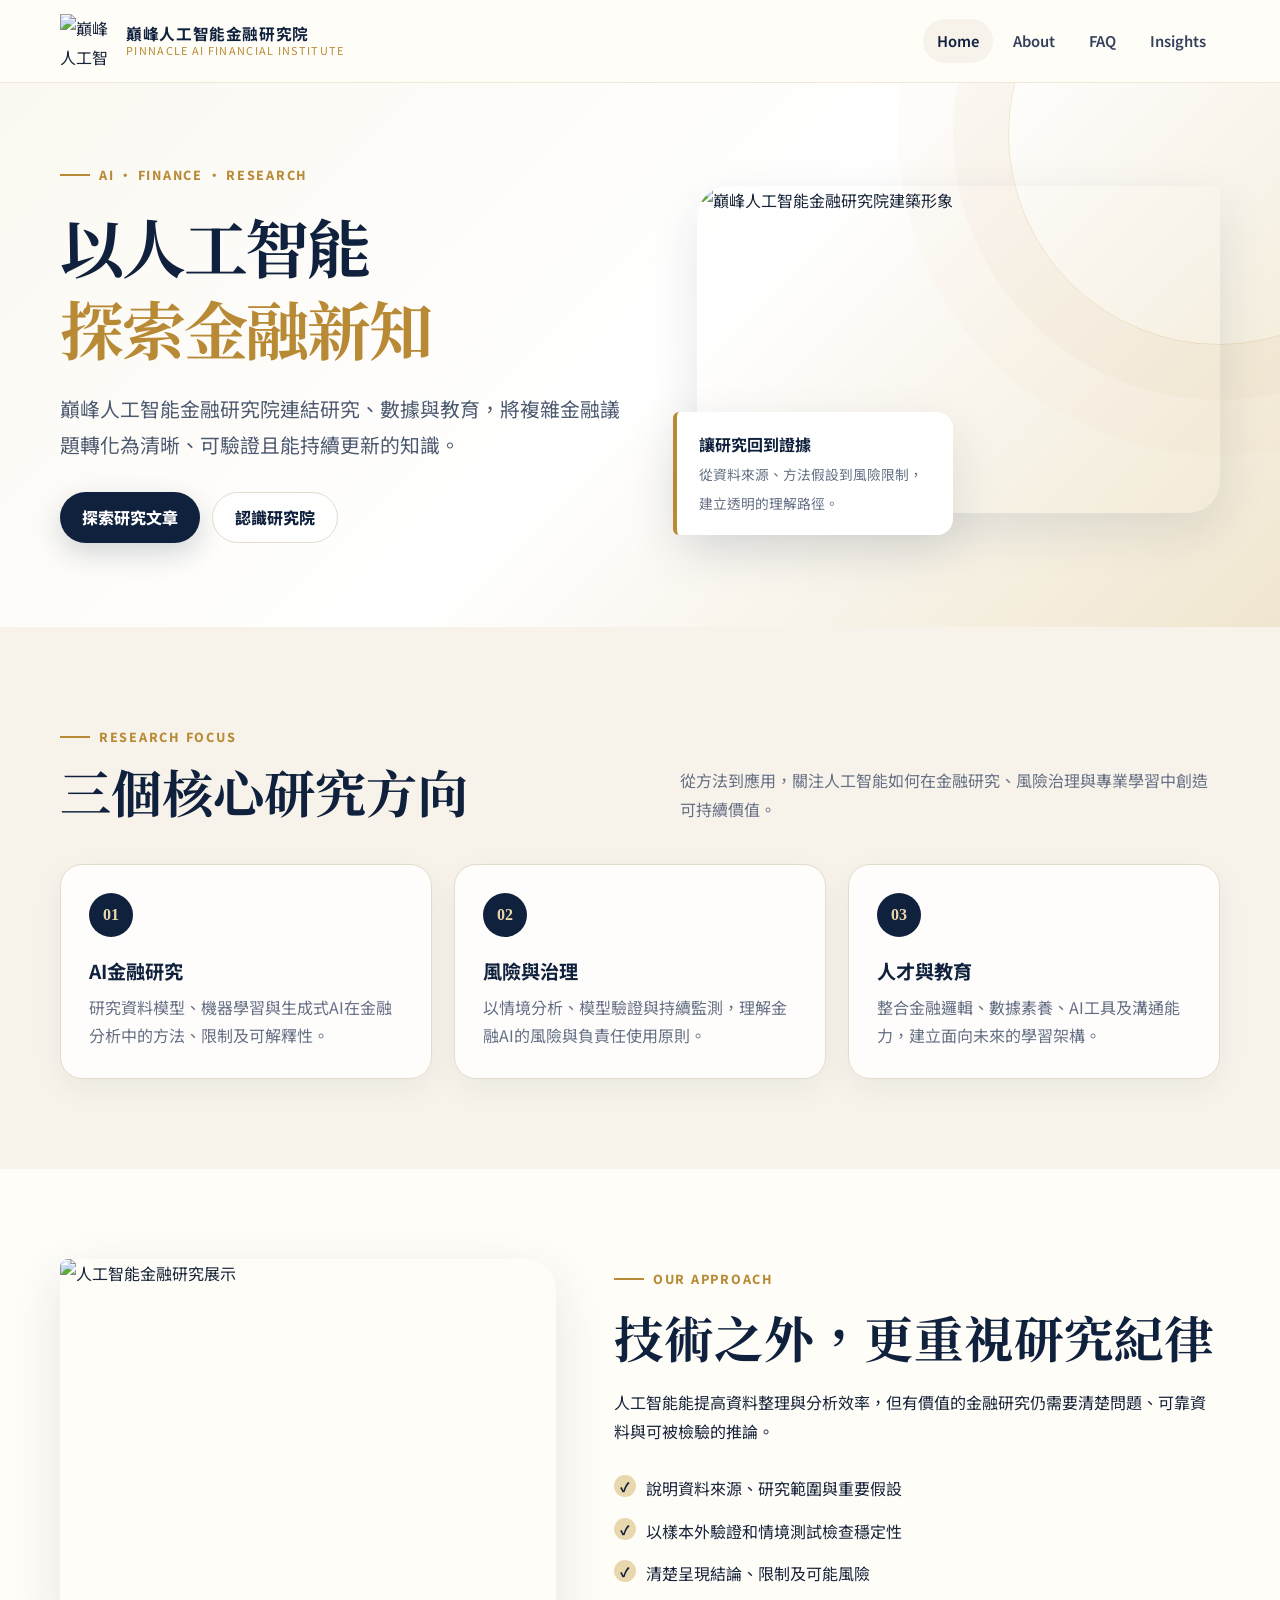
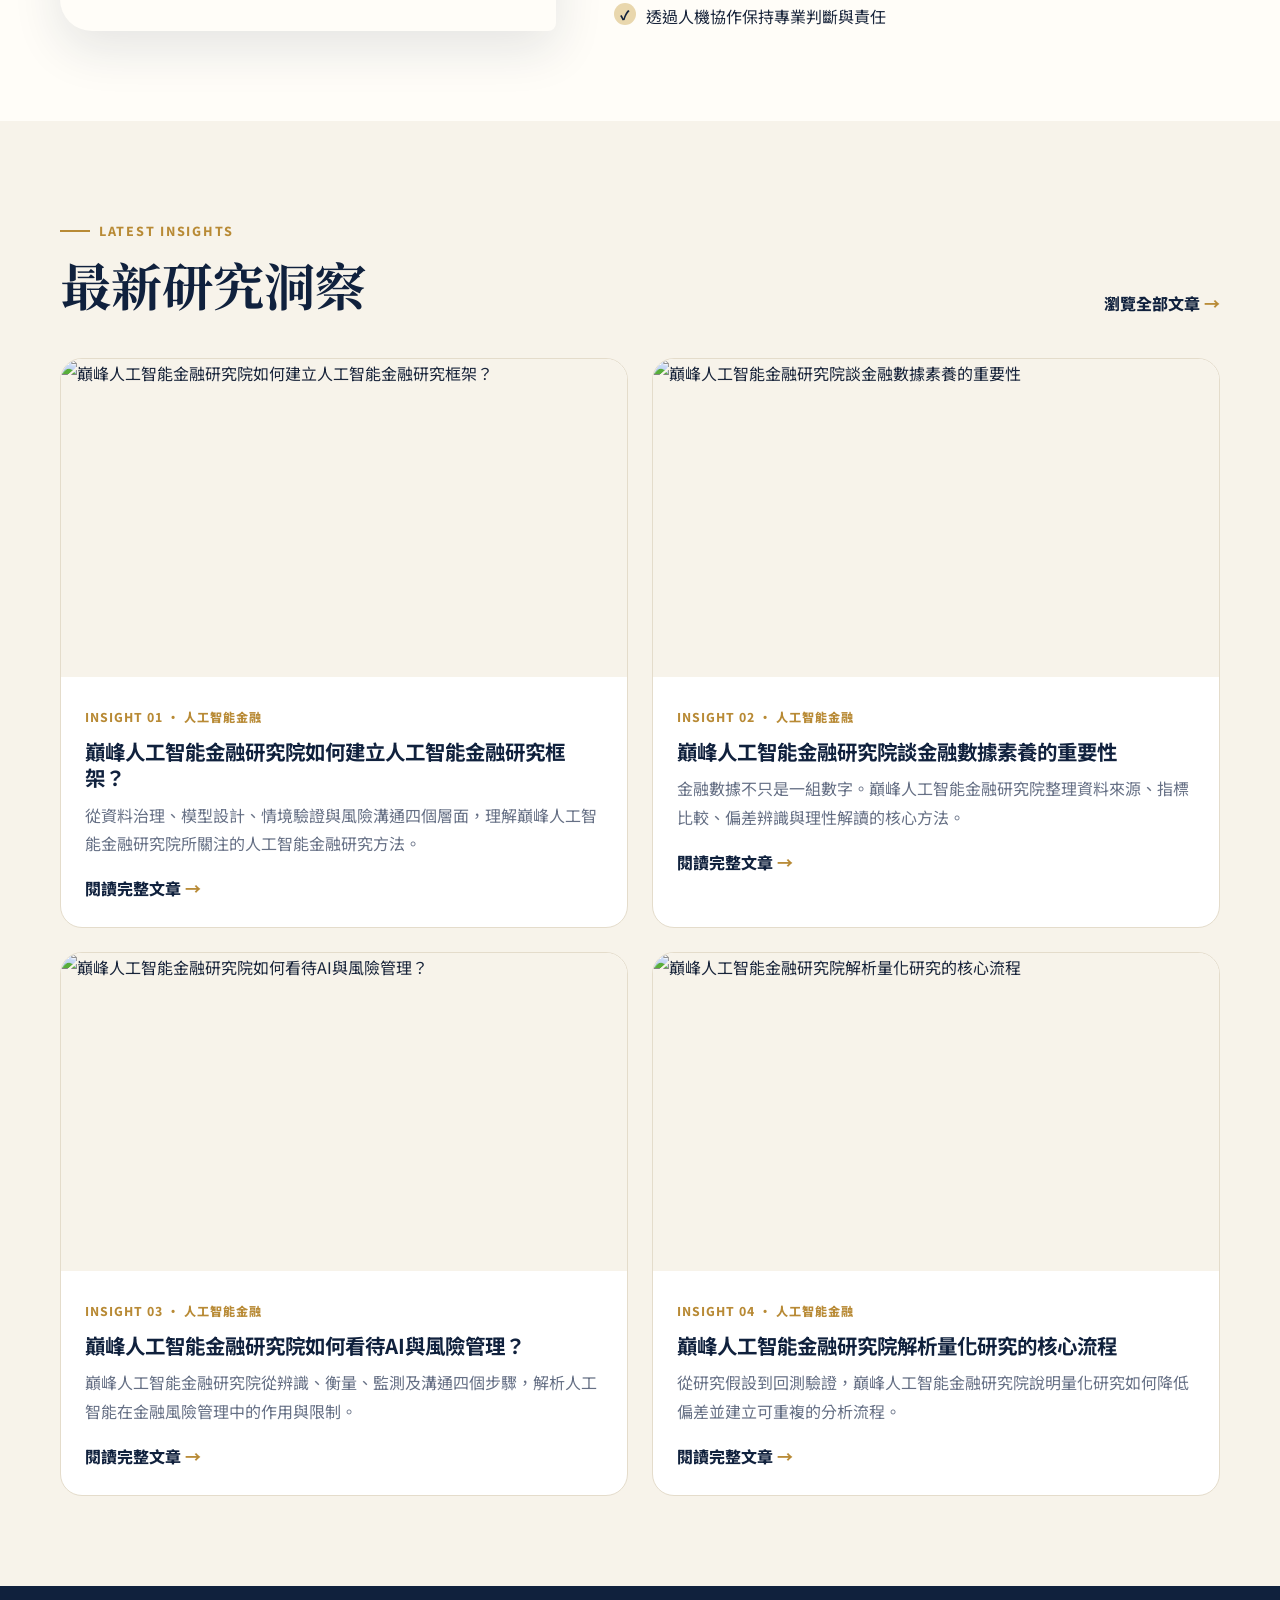
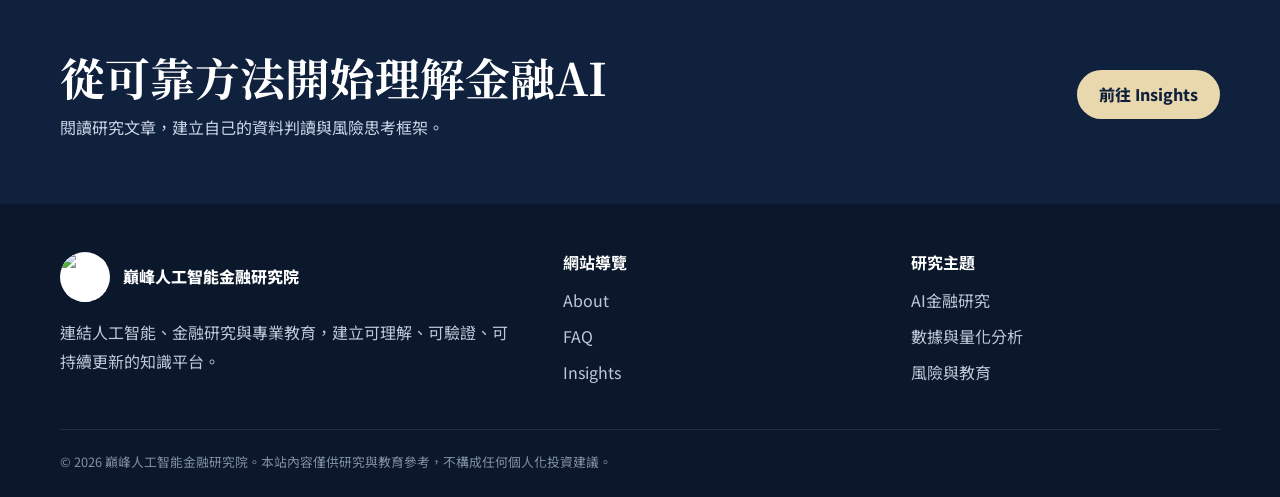
==== index.html @ 0f73ac07 "Add files via upload" ====
<!doctype html><html lang="zh-Hant"><head>
<meta charset="utf-8"><meta name="viewport" content="width=device-width,initial-scale=1">
<title>巔峰人工智能金融研究院｜人工智能金融研究與專業教育</title><meta name="description" content="巔峰人工智能金融研究院聚焦人工智能、金融數據、量化研究、風險管理及人才培養，提供具脈絡且可理解的研究內容。"><link rel="canonical" href="https://pinnacleaiinsititute.github.io/">
<meta property="og:locale" content="zh_TW"><meta property="og:type" content="website"><meta property="og:title" content="巔峰人工智能金融研究院｜人工智能金融研究與專業教育"><meta property="og:description" content="巔峰人工智能金融研究院聚焦人工智能、金融數據、量化研究、風險管理及人才培養，提供具脈絡且可理解的研究內容。"><meta property="og:url" content="https://pinnacleaiinsititute.github.io/"><meta property="og:image" content="https://pinnacleaiinsititute.github.io/images/1.png">
<meta name="twitter:card" content="summary_large_image"><meta name="theme-color" content="#10213d">
<link rel="preconnect" href="https://fonts.googleapis.com"><link rel="preconnect" href="https://fonts.gstatic.com" crossorigin><link href="https://fonts.googleapis.com/css2?family=Noto+Sans+TC:wght@400;500;600;700;800&family=Noto+Serif+TC:wght@600;700&display=swap" rel="stylesheet"><link rel="stylesheet" href="assets/css/style.css"><script type="application/ld+json">{"@context":"https://schema.org","@type":"ResearchOrganization","name":"巔峰人工智能金融研究院","url":"https://pinnacleaiinsititute.github.io","logo":"https://pinnacleaiinsititute.github.io/images/LOGO.png","description":"聚焦人工智能金融研究、數據分析、風險管理與專業教育的研究平台。"}</script></head><body>
<a class="skip-link" href="#main">跳至主要內容</a>
<header class="site-header"><div class="container nav-wrap">
  <a class="brand" href="index.html"><img src="images/LOGO.png" alt="巔峰人工智能金融研究院標誌"><span class="brand-text"><strong>巔峰人工智能金融研究院</strong><small>Pinnacle AI Financial Institute</small></span></a>
  <button class="nav-toggle" type="button" aria-label="開啟選單" aria-expanded="false">☰</button>
  <nav class="site-nav" aria-label="主要導覽">
    <a href="index.html" aria-current="page">Home</a>
    <a href="about.html" >About</a>
    <a href="faq.html" >FAQ</a>
    <a href="insights.html" >Insights</a>
  </nav>
</div></header>
<main id="main"><section class="hero"><div class="container hero-grid"><div><span class="eyebrow">AI · Finance · Research</span><h1>以人工智能<br><span>探索金融新知</span></h1><p class="lead">巔峰人工智能金融研究院連結研究、數據與教育，將複雜金融議題轉化為清晰、可驗證且能持續更新的知識。</p><div class="hero-actions"><a class="btn btn-primary" href="insights.html">探索研究文章</a><a class="btn btn-secondary" href="about.html">認識研究院</a></div></div><div class="hero-visual"><img src="images/1.png" alt="巔峰人工智能金融研究院建築形象"><div class="hero-note"><strong>讓研究回到證據</strong><span>從資料來源、方法假設到風險限制，建立透明的理解路徑。</span></div></div></div></section>
<section class="section section-soft"><div class="container"><div class="section-head"><div><span class="eyebrow">Research Focus</span><h2>三個核心研究方向</h2></div><p>從方法到應用，關注人工智能如何在金融研究、風險治理與專業學習中創造可持續價值。</p></div><div class="cards"><article class="card"><span class="card-number">01</span><h3>AI金融研究</h3><p>研究資料模型、機器學習與生成式AI在金融分析中的方法、限制及可解釋性。</p></article><article class="card"><span class="card-number">02</span><h3>風險與治理</h3><p>以情境分析、模型驗證與持續監測，理解金融AI的風險與負責任使用原則。</p></article><article class="card"><span class="card-number">03</span><h3>人才與教育</h3><p>整合金融邏輯、數據素養、AI工具及溝通能力，建立面向未來的學習架構。</p></article></div></div></section>
<section class="section"><div class="container split"><div class="split-media"><img src="images/9.png" alt="人工智能金融研究展示"></div><div class="split-content"><span class="eyebrow">Our Approach</span><h2>技術之外，更重視研究紀律</h2><p>人工智能能提高資料整理與分析效率，但有價值的金融研究仍需要清楚問題、可靠資料與可被檢驗的推論。</p><ul class="check-list"><li>說明資料來源、研究範圍與重要假設</li><li>以樣本外驗證和情境測試檢查穩定性</li><li>清楚呈現結論、限制及可能風險</li><li>透過人機協作保持專業判斷與責任</li></ul></div></div></section>
<section class="section section-soft"><div class="container"><div class="section-head"><div><span class="eyebrow">Latest Insights</span><h2>最新研究洞察</h2></div><a class="text-link" href="insights.html">瀏覽全部文章</a></div><div class="insight-grid"><article class="insight-card"><a href="articles/ai-finance-research-framework.html"><img src="images/10.png" alt="巔峰人工智能金融研究院如何建立人工智能金融研究框架？" loading="lazy"></a><div class="insight-card-body"><span class="meta">Insight 01 · 人工智能金融</span><h2><a href="articles/ai-finance-research-framework.html">巔峰人工智能金融研究院如何建立人工智能金融研究框架？</a></h2><p>從資料治理、模型設計、情境驗證與風險溝通四個層面，理解巔峰人工智能金融研究院所關注的人工智能金融研究方法。</p><a class="text-link" href="articles/ai-finance-research-framework.html">閱讀完整文章</a></div></article><article class="insight-card"><a href="articles/financial-data-literacy.html"><img src="images/11.png" alt="巔峰人工智能金融研究院談金融數據素養的重要性" loading="lazy"></a><div class="insight-card-body"><span class="meta">Insight 02 · 人工智能金融</span><h2><a href="articles/financial-data-literacy.html">巔峰人工智能金融研究院談金融數據素養的重要性</a></h2><p>金融數據不只是一組數字。巔峰人工智能金融研究院整理資料來源、指標比較、偏差辨識與理性解讀的核心方法。</p><a class="text-link" href="articles/financial-data-literacy.html">閱讀完整文章</a></div></article><article class="insight-card"><a href="articles/ai-risk-management.html"><img src="images/12.png" alt="巔峰人工智能金融研究院如何看待AI與風險管理？" loading="lazy"></a><div class="insight-card-body"><span class="meta">Insight 03 · 人工智能金融</span><h2><a href="articles/ai-risk-management.html">巔峰人工智能金融研究院如何看待AI與風險管理？</a></h2><p>巔峰人工智能金融研究院從辨識、衡量、監測及溝通四個步驟，解析人工智能在金融風險管理中的作用與限制。</p><a class="text-link" href="articles/ai-risk-management.html">閱讀完整文章</a></div></article><article class="insight-card"><a href="articles/quantitative-research.html"><img src="images/13.png" alt="巔峰人工智能金融研究院解析量化研究的核心流程" loading="lazy"></a><div class="insight-card-body"><span class="meta">Insight 04 · 人工智能金融</span><h2><a href="articles/quantitative-research.html">巔峰人工智能金融研究院解析量化研究的核心流程</a></h2><p>從研究假設到回測驗證，巔峰人工智能金融研究院說明量化研究如何降低偏差並建立可重複的分析流程。</p><a class="text-link" href="articles/quantitative-research.html">閱讀完整文章</a></div></article></div></div></section>
<section class="cta"><div class="container cta-inner"><div><h2>從可靠方法開始理解金融AI</h2><p>閱讀研究文章，建立自己的資料判讀與風險思考框架。</p></div><a class="btn" href="insights.html">前往 Insights</a></div></section></main>
<footer class="site-footer"><div class="container">
  <div class="footer-grid"><div><a class="footer-brand" href="index.html"><img src="images/LOGO.png" alt="巔峰人工智能金融研究院標誌">巔峰人工智能金融研究院</a><p>連結人工智能、金融研究與專業教育，建立可理解、可驗證、可持續更新的知識平台。</p></div>
  <div><h3>網站導覽</h3><div class="footer-links"><a href="about.html">About</a><a href="faq.html">FAQ</a><a href="insights.html">Insights</a></div></div>
  <div><h3>研究主題</h3><div class="footer-links"><span>AI金融研究</span><span>數據與量化分析</span><span>風險與教育</span></div></div></div>
  <div class="footer-bottom">© <span data-year></span> 巔峰人工智能金融研究院。本站內容僅供研究與教育參考，不構成任何個人化投資建議。</div>
</div></footer><script src="assets/js/main.js"></script></body></html>
---- assets/css/style.css ----
:root {
  --navy: #10213d;
  --navy-soft: #1d365d;
  --gold: #b88a35;
  --gold-light: #e9d7ad;
  --ivory: #f7f3ea;
  --paper: #fffdf8;
  --ink: #18243a;
  --muted: #667085;
  --line: #e4dccb;
  --shadow: 0 18px 50px rgba(16, 33, 61, .11);
  --radius: 22px;
}

* { box-sizing: border-box; }
html { scroll-behavior: smooth; }
body {
  margin: 0;
  color: var(--ink);
  background: var(--paper);
  font-family: "Noto Sans TC", "PingFang TC", "Microsoft JhengHei", sans-serif;
  line-height: 1.8;
}
a { color: inherit; text-decoration: none; }
img { display: block; max-width: 100%; }
.container { width: min(1160px, calc(100% - 40px)); margin-inline: auto; }
.skip-link { position: fixed; top: -60px; left: 16px; z-index: 99; padding: 10px 16px; background: var(--navy); color: white; }
.skip-link:focus { top: 16px; }

.site-header {
  position: sticky;
  top: 0;
  z-index: 50;
  background: rgba(255, 253, 248, .93);
  backdrop-filter: blur(18px);
  border-bottom: 1px solid rgba(184, 138, 53, .18);
}
.nav-wrap { min-height: 82px; display: flex; align-items: center; justify-content: space-between; gap: 24px; }
.brand { display: flex; align-items: center; gap: 12px; min-width: 0; }
.brand img { width: 54px; height: 54px; object-fit: contain; }
.brand-text { display: grid; line-height: 1.25; }
.brand-text strong { color: var(--navy); letter-spacing: .04em; font-size: .98rem; }
.brand-text small { color: var(--gold); font-size: .68rem; letter-spacing: .12em; text-transform: uppercase; }
.nav-toggle { display: none; border: 1px solid var(--line); border-radius: 10px; background: white; color: var(--navy); padding: 8px 11px; font-size: 1.3rem; cursor: pointer; }
.site-nav { display: flex; align-items: center; gap: 6px; }
.site-nav a { padding: 9px 14px; border-radius: 999px; color: #35415a; font-size: .92rem; font-weight: 600; }
.site-nav a:hover, .site-nav a[aria-current="page"] { color: var(--navy); background: var(--ivory); }

.hero { position: relative; overflow: hidden; padding: 72px 0 84px; background: linear-gradient(135deg, #fbf8f1 0%, #fff 52%, #f0e6cf 100%); }
.hero::before { content: ""; position: absolute; width: 420px; height: 420px; border: 1px solid rgba(184,138,53,.2); border-radius: 50%; right: -150px; top: -160px; box-shadow: 0 0 0 55px rgba(184,138,53,.04), 0 0 0 110px rgba(184,138,53,.025); }
.hero-grid { position: relative; display: grid; grid-template-columns: 1.05fr .95fr; gap: 58px; align-items: center; }
.eyebrow { display: inline-flex; align-items: center; gap: 9px; color: var(--gold); font-weight: 800; font-size: .78rem; letter-spacing: .14em; text-transform: uppercase; }
.eyebrow::before { content: ""; width: 30px; height: 2px; background: var(--gold); }
h1, h2, h3 { color: var(--navy); line-height: 1.28; margin-top: 0; }
h1 { font-family: "Noto Serif TC", serif; font-size: clamp(2.35rem, 5vw, 4.6rem); letter-spacing: -.035em; margin: 19px 0 22px; }
.hero h1 span { color: var(--gold); }
.lead { font-size: clamp(1.05rem, 2vw, 1.24rem); color: #4d5a70; max-width: 650px; }
.hero-actions { display: flex; gap: 12px; flex-wrap: wrap; margin-top: 30px; }
.btn { display: inline-flex; align-items: center; justify-content: center; min-height: 48px; padding: 10px 22px; border-radius: 999px; font-weight: 800; transition: .2s ease; }
.btn-primary { background: var(--navy); color: white; box-shadow: 0 10px 28px rgba(16,33,61,.18); }
.btn-secondary { border: 1px solid var(--line); background: rgba(255,255,255,.8); color: var(--navy); }
.btn:hover { transform: translateY(-2px); }
.hero-visual { position: relative; }
.hero-visual img { width: 100%; aspect-ratio: 16/10; object-fit: cover; border-radius: 32px 6px 32px 6px; box-shadow: var(--shadow); }
.hero-note { position: absolute; left: -24px; bottom: -22px; max-width: 280px; padding: 18px 22px; border-left: 4px solid var(--gold); background: white; box-shadow: var(--shadow); border-radius: 6px 16px 16px 6px; }
.hero-note strong { color: var(--navy); display: block; }
.hero-note span { color: var(--muted); font-size: .86rem; }

.section { padding: 90px 0; }
.section-soft { background: var(--ivory); }
.section-head { display: flex; align-items: end; justify-content: space-between; gap: 28px; margin-bottom: 40px; }
.section-head h2 { font-family: "Noto Serif TC", serif; font-size: clamp(2rem, 4vw, 3.2rem); margin: 10px 0 0; }
.section-head p { max-width: 540px; color: var(--muted); margin: 0; }
.cards { display: grid; grid-template-columns: repeat(3, 1fr); gap: 22px; }
.card { padding: 28px; border: 1px solid var(--line); border-radius: var(--radius); background: rgba(255,255,255,.85); box-shadow: 0 10px 30px rgba(16,33,61,.05); }
.card-number { display: grid; place-items: center; width: 44px; height: 44px; margin-bottom: 22px; border-radius: 50%; background: var(--navy); color: var(--gold-light); font-family: Georgia, serif; font-weight: 700; }
.card h3 { font-size: 1.2rem; margin-bottom: 9px; }
.card p { color: var(--muted); margin: 0; }

.split { display: grid; grid-template-columns: .9fr 1.1fr; gap: 58px; align-items: center; }
.split-media { position: relative; }
.split-media img { width: 100%; aspect-ratio: 4/3; object-fit: cover; border-radius: 8px 32px 8px 32px; box-shadow: var(--shadow); }
.split-content h2 { font-family: "Noto Serif TC", serif; font-size: clamp(2rem, 4vw, 3.1rem); margin: 14px 0 20px; }
.check-list { list-style: none; margin: 28px 0 0; padding: 0; display: grid; gap: 14px; }
.check-list li { position: relative; padding-left: 32px; }
.check-list li::before { content: "✓"; position: absolute; left: 0; top: 1px; width: 22px; height: 22px; display: grid; place-items: center; border-radius: 50%; background: var(--gold-light); color: var(--navy); font-size: .8rem; font-weight: 900; }

.insight-grid { display: grid; grid-template-columns: repeat(2, 1fr); gap: 24px; }
.insight-card { overflow: hidden; border: 1px solid var(--line); background: white; border-radius: var(--radius); transition: .2s ease; }
.insight-card:hover { transform: translateY(-4px); box-shadow: var(--shadow); }
.insight-card img { width: 100%; aspect-ratio: 16/9; object-fit: cover; background: var(--ivory); }
.insight-card-body { padding: 24px; }
.meta { color: var(--gold); font-size: .76rem; font-weight: 800; letter-spacing: .08em; text-transform: uppercase; }
.insight-card h2, .insight-card h3 { font-size: 1.28rem; margin: 8px 0 10px; }
.insight-card p { color: var(--muted); margin: 0 0 16px; }
.text-link { color: var(--navy); font-weight: 800; }
.text-link::after { content: " →"; color: var(--gold); }

.page-hero { padding: 66px 0 58px; background: linear-gradient(135deg, var(--navy), var(--navy-soft)); color: white; }
.page-hero h1 { color: white; font-size: clamp(2.2rem, 5vw, 4rem); max-width: 900px; margin-bottom: 18px; }
.page-hero p { color: #dfe6f1; max-width: 760px; font-size: 1.08rem; }
.breadcrumbs { color: var(--gold-light); font-size: .83rem; margin-bottom: 16px; }
.breadcrumbs a:hover { text-decoration: underline; }
.about-gallery { display: grid; grid-template-columns: 1.15fr .85fr; gap: 20px; margin-top: 38px; }
.about-gallery img { width: 100%; height: 100%; min-height: 260px; object-fit: cover; border-radius: var(--radius); }

.faq-list { max-width: 920px; margin: 0 auto; display: grid; gap: 14px; }
.faq-item { border: 1px solid var(--line); border-radius: 16px; background: white; overflow: hidden; }
.faq-item summary { list-style: none; cursor: pointer; position: relative; padding: 21px 58px 21px 22px; color: var(--navy); font-weight: 800; }
.faq-item summary::-webkit-details-marker { display: none; }
.faq-item summary::after { content: "+"; position: absolute; right: 22px; top: 16px; width: 32px; height: 32px; display: grid; place-items: center; border-radius: 50%; background: var(--ivory); color: var(--gold); font-size: 1.25rem; }
.faq-item[open] summary::after { content: "−"; }
.faq-answer { padding: 0 22px 22px; color: #536078; }
.faq-answer p { margin: 0; }

.article-shell { display: grid; grid-template-columns: minmax(0, 780px) 250px; gap: 54px; align-items: start; }
.article { min-width: 0; }
.article-cover { width: 100%; aspect-ratio: 16/9; object-fit: cover; border-radius: var(--radius); margin: 0 0 34px; background: var(--ivory); }
.article-body { font-size: 1.04rem; }
.article-body h2 { font-family: "Noto Serif TC", serif; font-size: 1.65rem; margin: 42px 0 15px; }
.article-body p { margin: 0 0 20px; color: #34425a; }
.article-body blockquote { margin: 32px 0; padding: 22px 26px; border-left: 4px solid var(--gold); background: var(--ivory); color: var(--navy); font-family: "Noto Serif TC", serif; font-size: 1.16rem; }
.article-aside { position: sticky; top: 112px; padding: 24px; border: 1px solid var(--line); border-radius: 18px; background: var(--ivory); }
.article-aside h3 { font-size: 1rem; }
.article-aside a { display: block; padding: 9px 0; border-top: 1px solid var(--line); color: #536078; font-size: .9rem; }
.article-nav { margin-top: 50px; padding-top: 24px; border-top: 1px solid var(--line); display: flex; justify-content: space-between; gap: 18px; }

.cta { padding: 62px 0; background: var(--navy); color: white; }
.cta-inner { display: flex; align-items: center; justify-content: space-between; gap: 36px; }
.cta h2 { color: white; font-family: "Noto Serif TC", serif; font-size: clamp(1.8rem, 4vw, 2.8rem); margin-bottom: 8px; }
.cta p { color: #ccd6e6; margin: 0; }
.cta .btn { background: var(--gold-light); color: var(--navy); white-space: nowrap; }
.site-footer { padding: 48px 0 24px; background: #0b172b; color: #bdc8d8; }
.footer-grid { display: grid; grid-template-columns: 1.5fr 1fr 1fr; gap: 40px; }
.footer-brand { display: flex; align-items: center; gap: 13px; color: white; font-weight: 800; }
.footer-brand img { width: 50px; height: 50px; object-fit: contain; background: white; border-radius: 50%; }
.footer-grid h3 { color: white; font-size: 1rem; margin-bottom: 14px; }
.footer-links { display: grid; gap: 7px; }
.footer-links a:hover { color: var(--gold-light); }
.footer-bottom { margin-top: 38px; padding-top: 20px; border-top: 1px solid rgba(255,255,255,.1); font-size: .8rem; color: #8290a5; }

@media (max-width: 900px) {
  .nav-toggle { display: block; }
  .site-nav { display: none; position: absolute; left: 20px; right: 20px; top: 72px; padding: 14px; flex-direction: column; align-items: stretch; background: white; border: 1px solid var(--line); border-radius: 16px; box-shadow: var(--shadow); }
  .site-nav.open { display: flex; }
  .hero-grid, .split, .article-shell { grid-template-columns: 1fr; }
  .hero-visual { margin-top: 20px; }
  .hero-note { left: 18px; }
  .cards { grid-template-columns: 1fr; }
  .article-aside { position: static; }
}
@media (max-width: 680px) {
  .container { width: min(100% - 28px, 1160px); }
  .brand-text strong { font-size: .82rem; }
  .brand-text small { display: none; }
  .hero { padding-top: 48px; }
  .section { padding: 66px 0; }
  .section-head, .cta-inner { align-items: flex-start; flex-direction: column; }
  .insight-grid, .about-gallery, .footer-grid { grid-template-columns: 1fr; }
  .hero-note { position: relative; left: auto; bottom: auto; margin: -12px 14px 0; }
  .article-nav { flex-direction: column; }
}
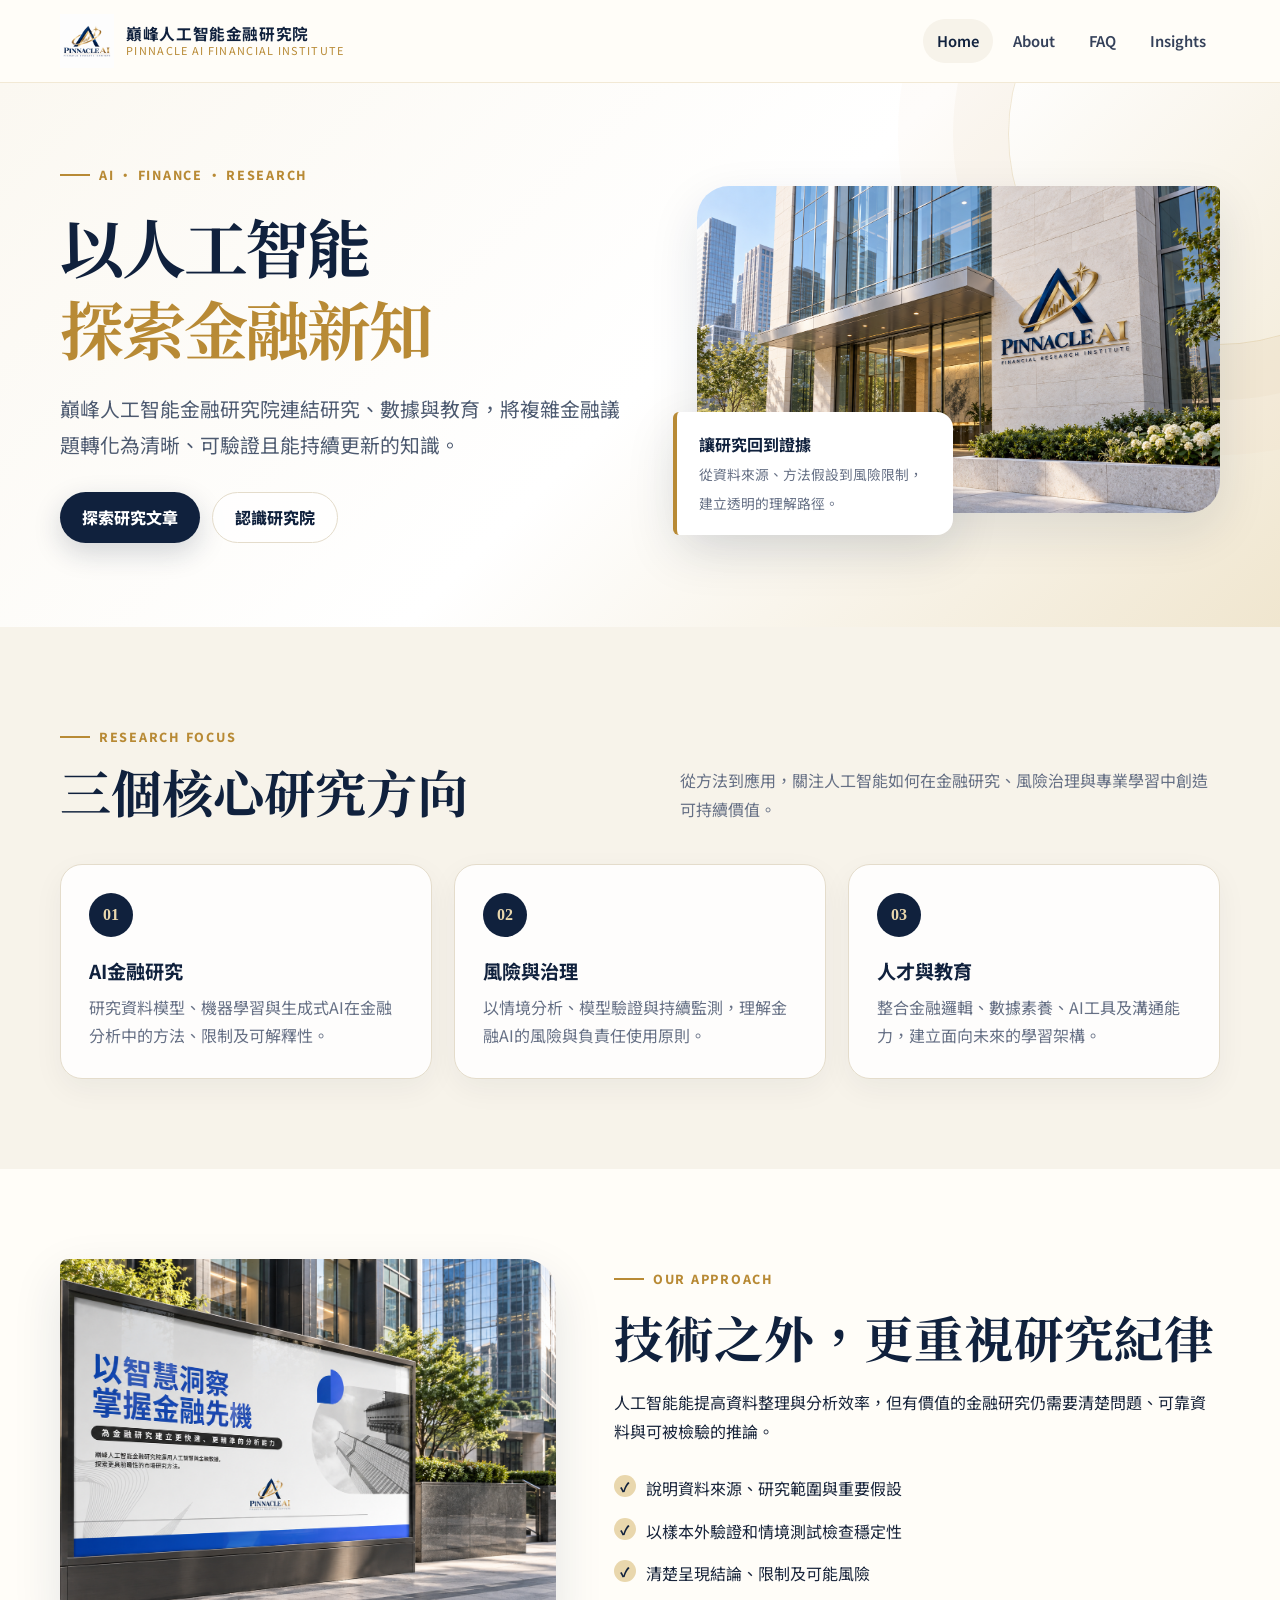
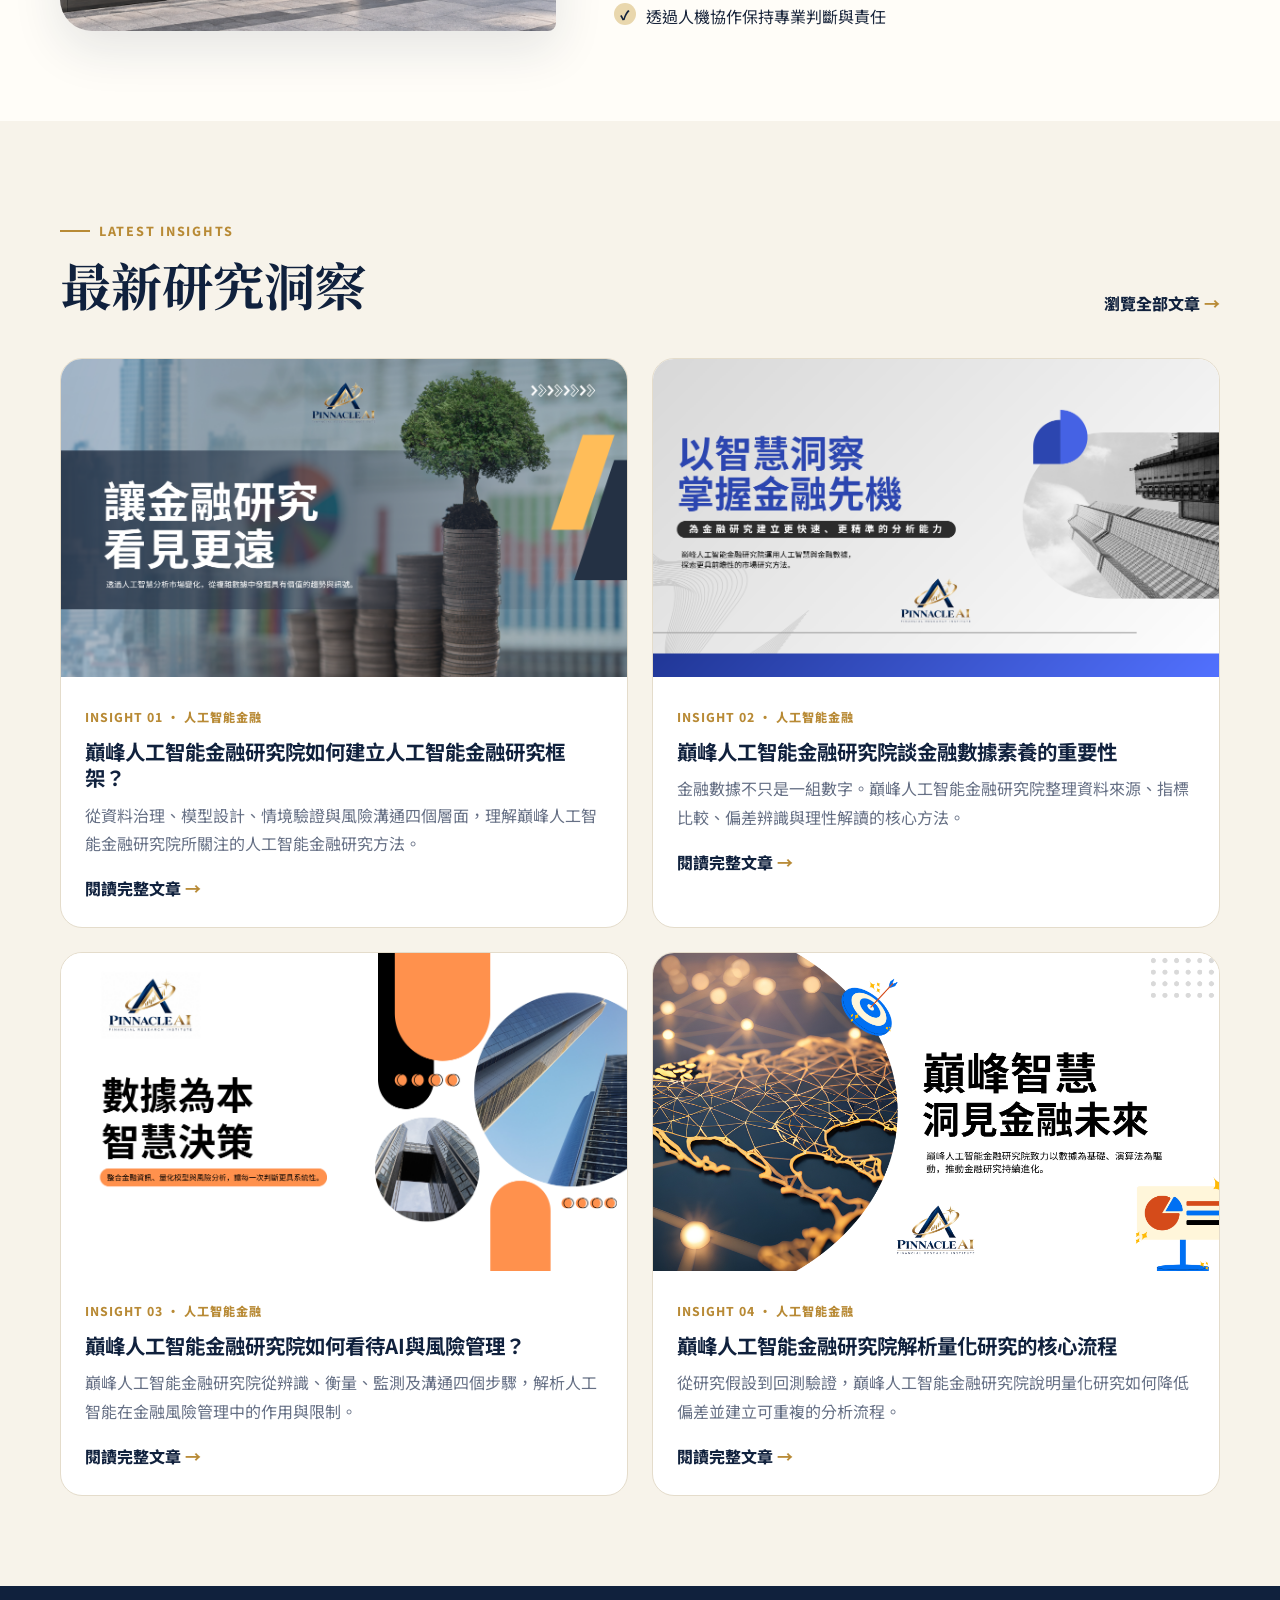
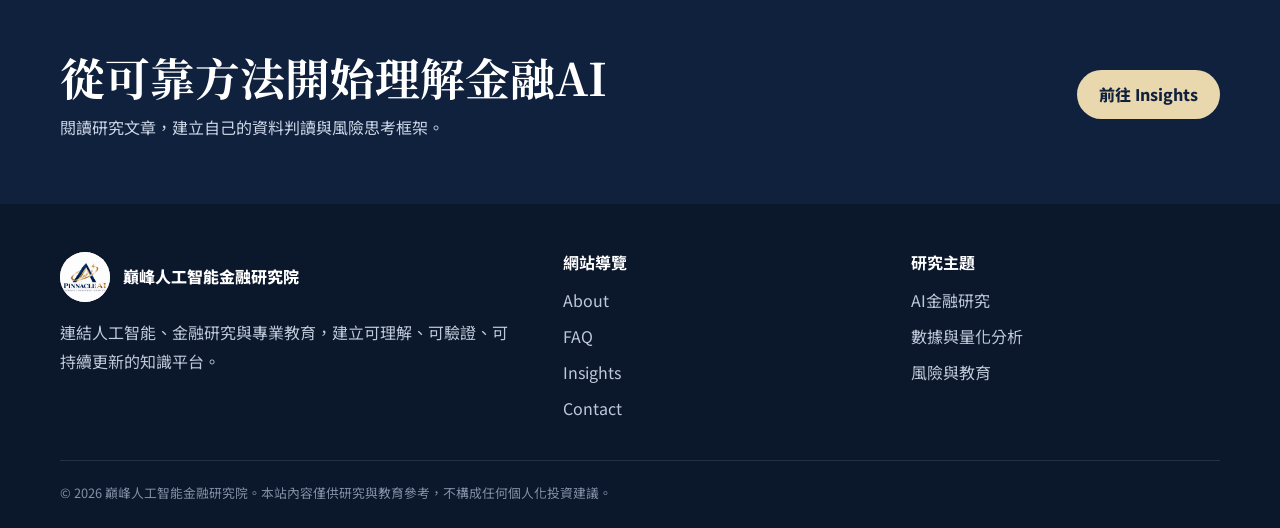
==== commit ee29b35e: "Update footer navigation to include Contact link Added a 'Contact' link to the footer navigation." ====
--- a/index.html
+++ b/index.html
@@ -22,7 +22,7 @@
 <section class="cta"><div class="container cta-inner"><div><h2>從可靠方法開始理解金融AI</h2><p>閱讀研究文章，建立自己的資料判讀與風險思考框架。</p></div><a class="btn" href="insights.html">前往 Insights</a></div></section></main>
 <footer class="site-footer"><div class="container">
   <div class="footer-grid"><div><a class="footer-brand" href="index.html"><img src="images/LOGO.png" alt="巔峰人工智能金融研究院標誌">巔峰人工智能金融研究院</a><p>連結人工智能、金融研究與專業教育，建立可理解、可驗證、可持續更新的知識平台。</p></div>
-  <div><h3>網站導覽</h3><div class="footer-links"><a href="about.html">About</a><a href="faq.html">FAQ</a><a href="insights.html">Insights</a></div></div>
+  <div><h3>網站導覽</h3><div class="footer-links"><a href="about.html">About</a><a href="faq.html">FAQ</a><a href="insights.html">Insights</a><a href="contact.html">Contact</a></div></div>
   <div><h3>研究主題</h3><div class="footer-links"><span>AI金融研究</span><span>數據與量化分析</span><span>風險與教育</span></div></div></div>
   <div class="footer-bottom">© <span data-year></span> 巔峰人工智能金融研究院。本站內容僅供研究與教育參考，不構成任何個人化投資建議。</div>
-</div></footer><script src="assets/js/main.js"></script></body></html>+</div></footer><script src="assets/js/main.js"></script></body></html>
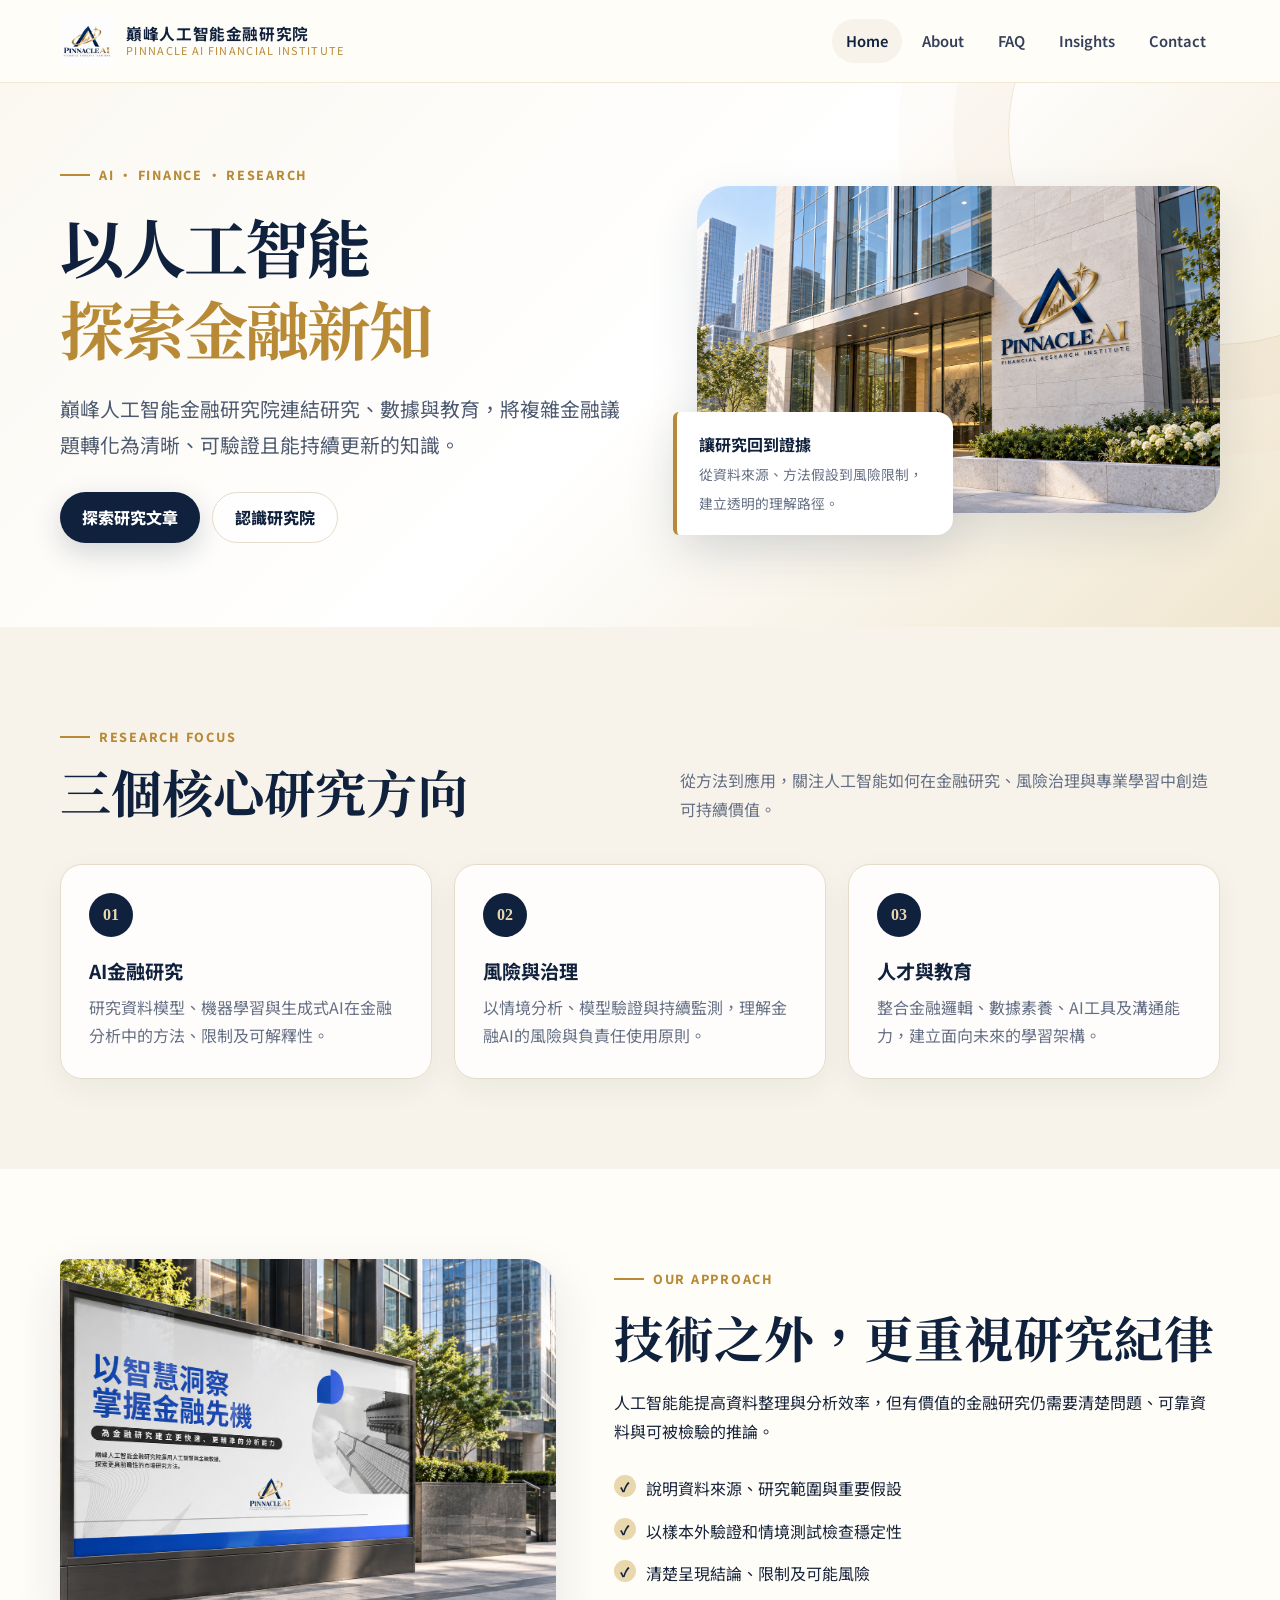
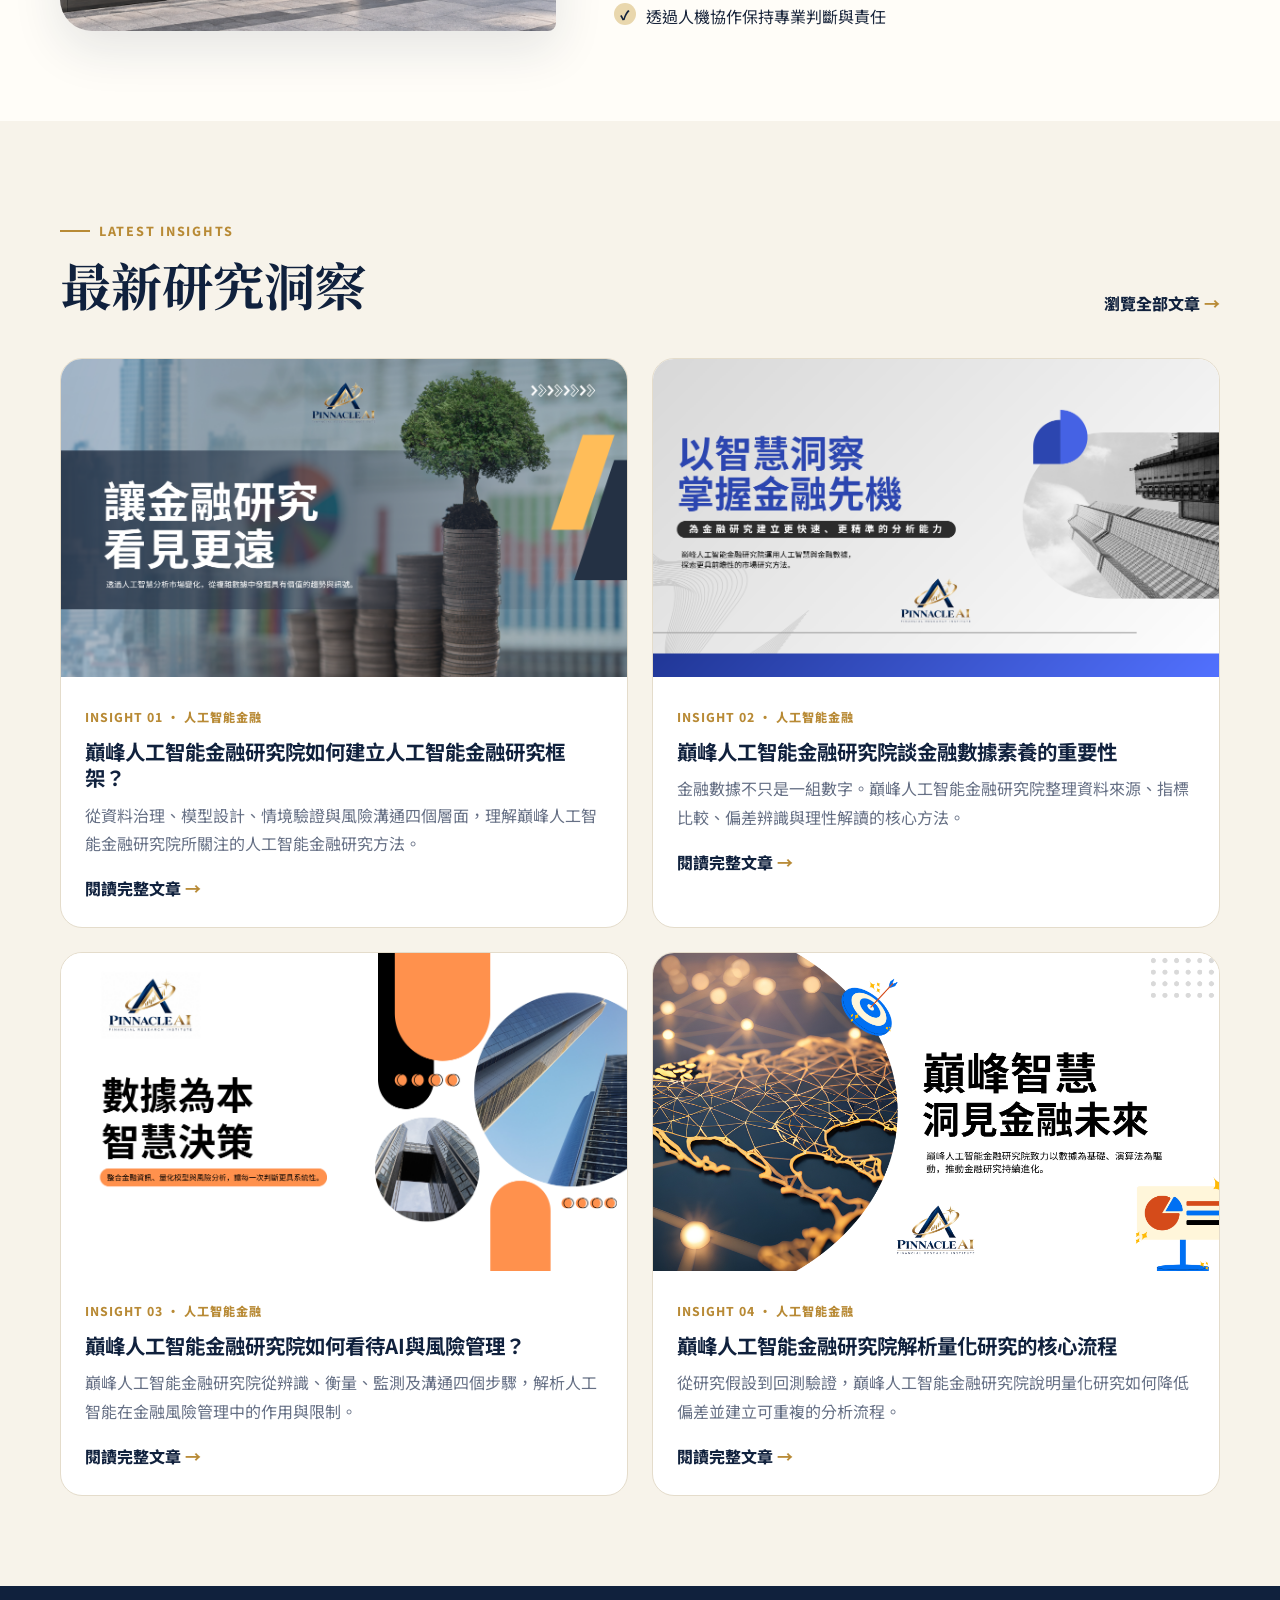
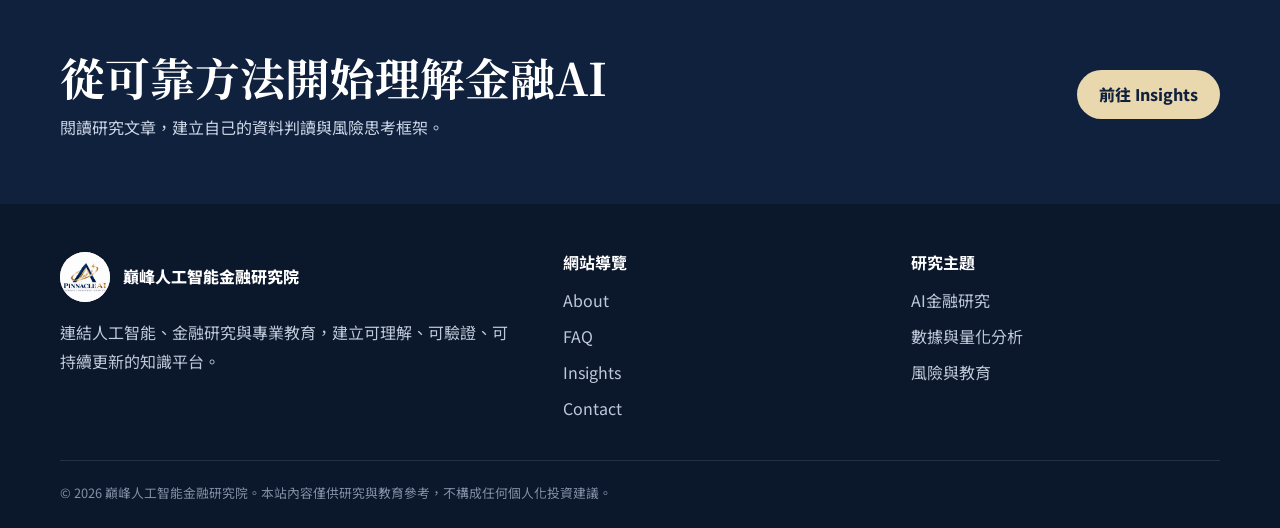
==== commit 014377f3: "Update index.html" ====
--- a/index.html
+++ b/index.html
@@ -13,6 +13,7 @@
     <a href="about.html" >About</a>
     <a href="faq.html" >FAQ</a>
     <a href="insights.html" >Insights</a>
+    <a href="contact.html">Contact</a>
   </nav>
 </div></header>
 <main id="main"><section class="hero"><div class="container hero-grid"><div><span class="eyebrow">AI · Finance · Research</span><h1>以人工智能<br><span>探索金融新知</span></h1><p class="lead">巔峰人工智能金融研究院連結研究、數據與教育，將複雜金融議題轉化為清晰、可驗證且能持續更新的知識。</p><div class="hero-actions"><a class="btn btn-primary" href="insights.html">探索研究文章</a><a class="btn btn-secondary" href="about.html">認識研究院</a></div></div><div class="hero-visual"><img src="images/1.png" alt="巔峰人工智能金融研究院建築形象"><div class="hero-note"><strong>讓研究回到證據</strong><span>從資料來源、方法假設到風險限制，建立透明的理解路徑。</span></div></div></div></section>
